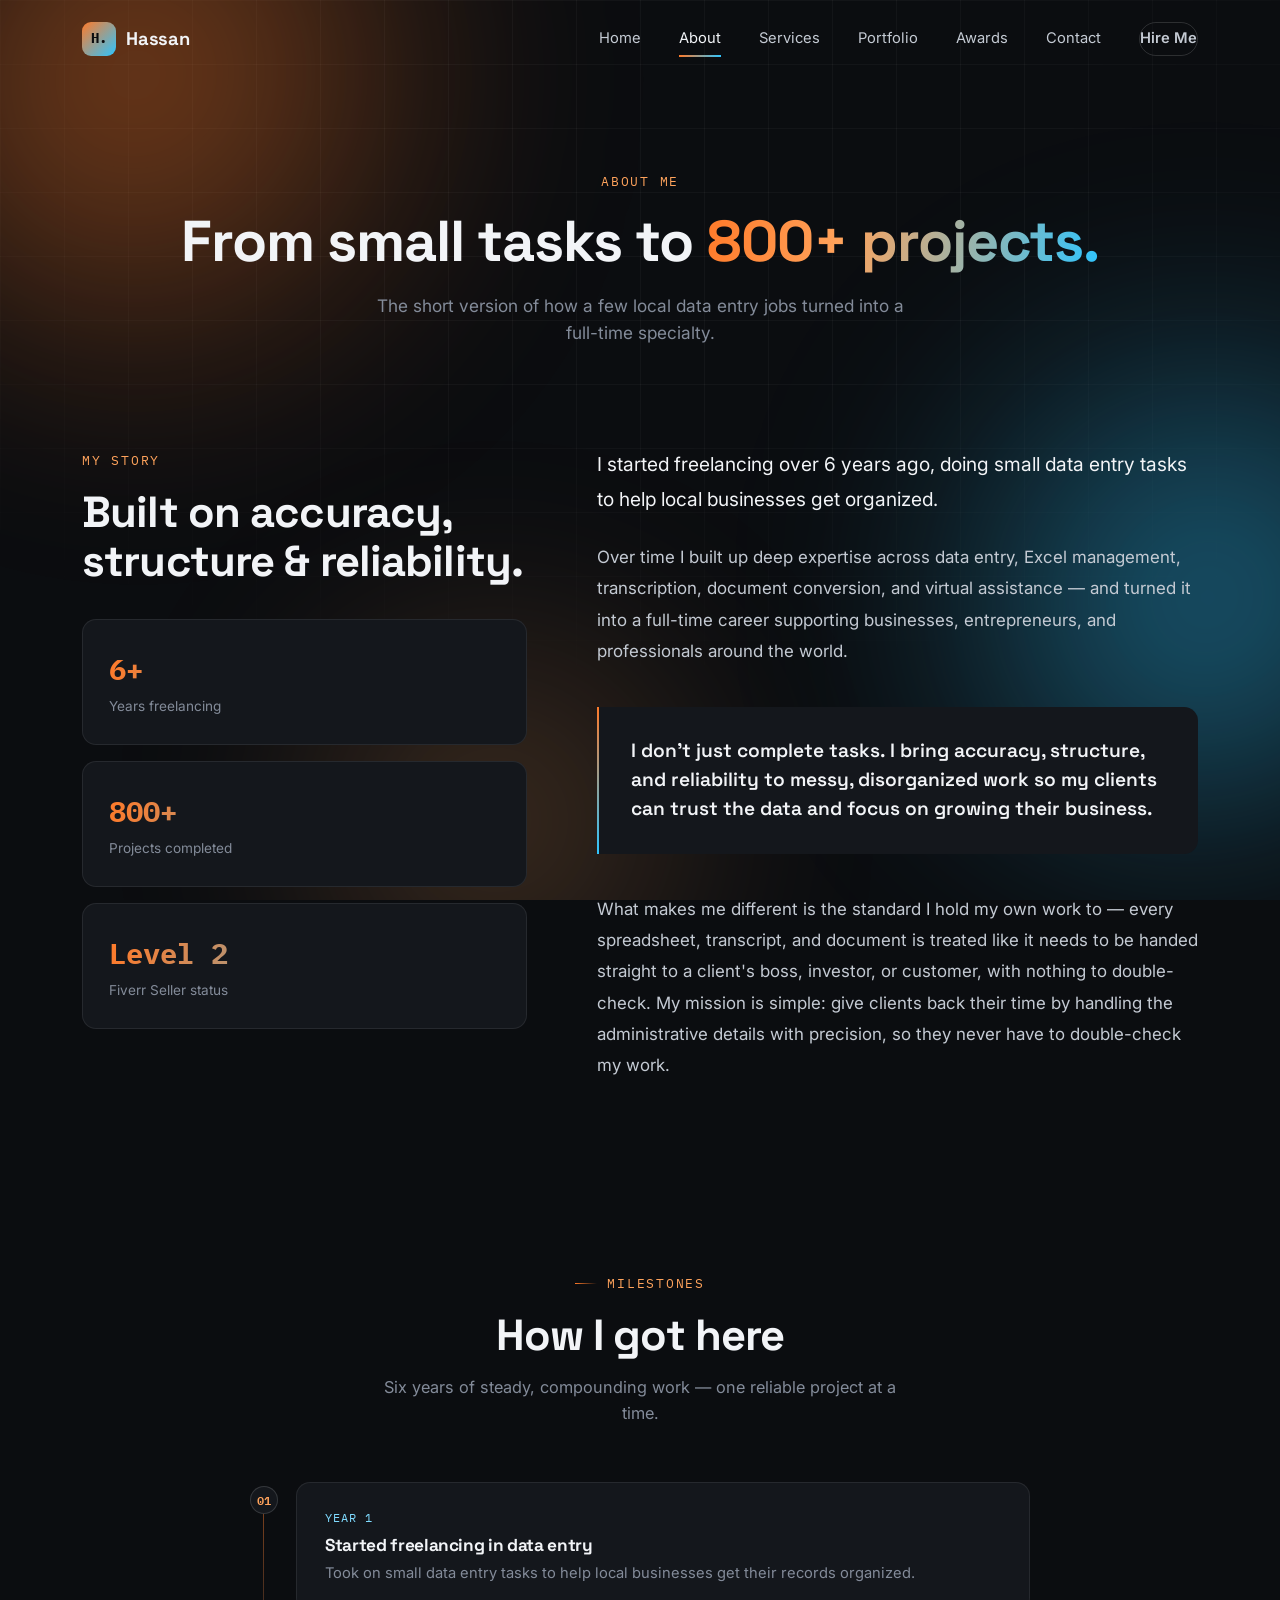
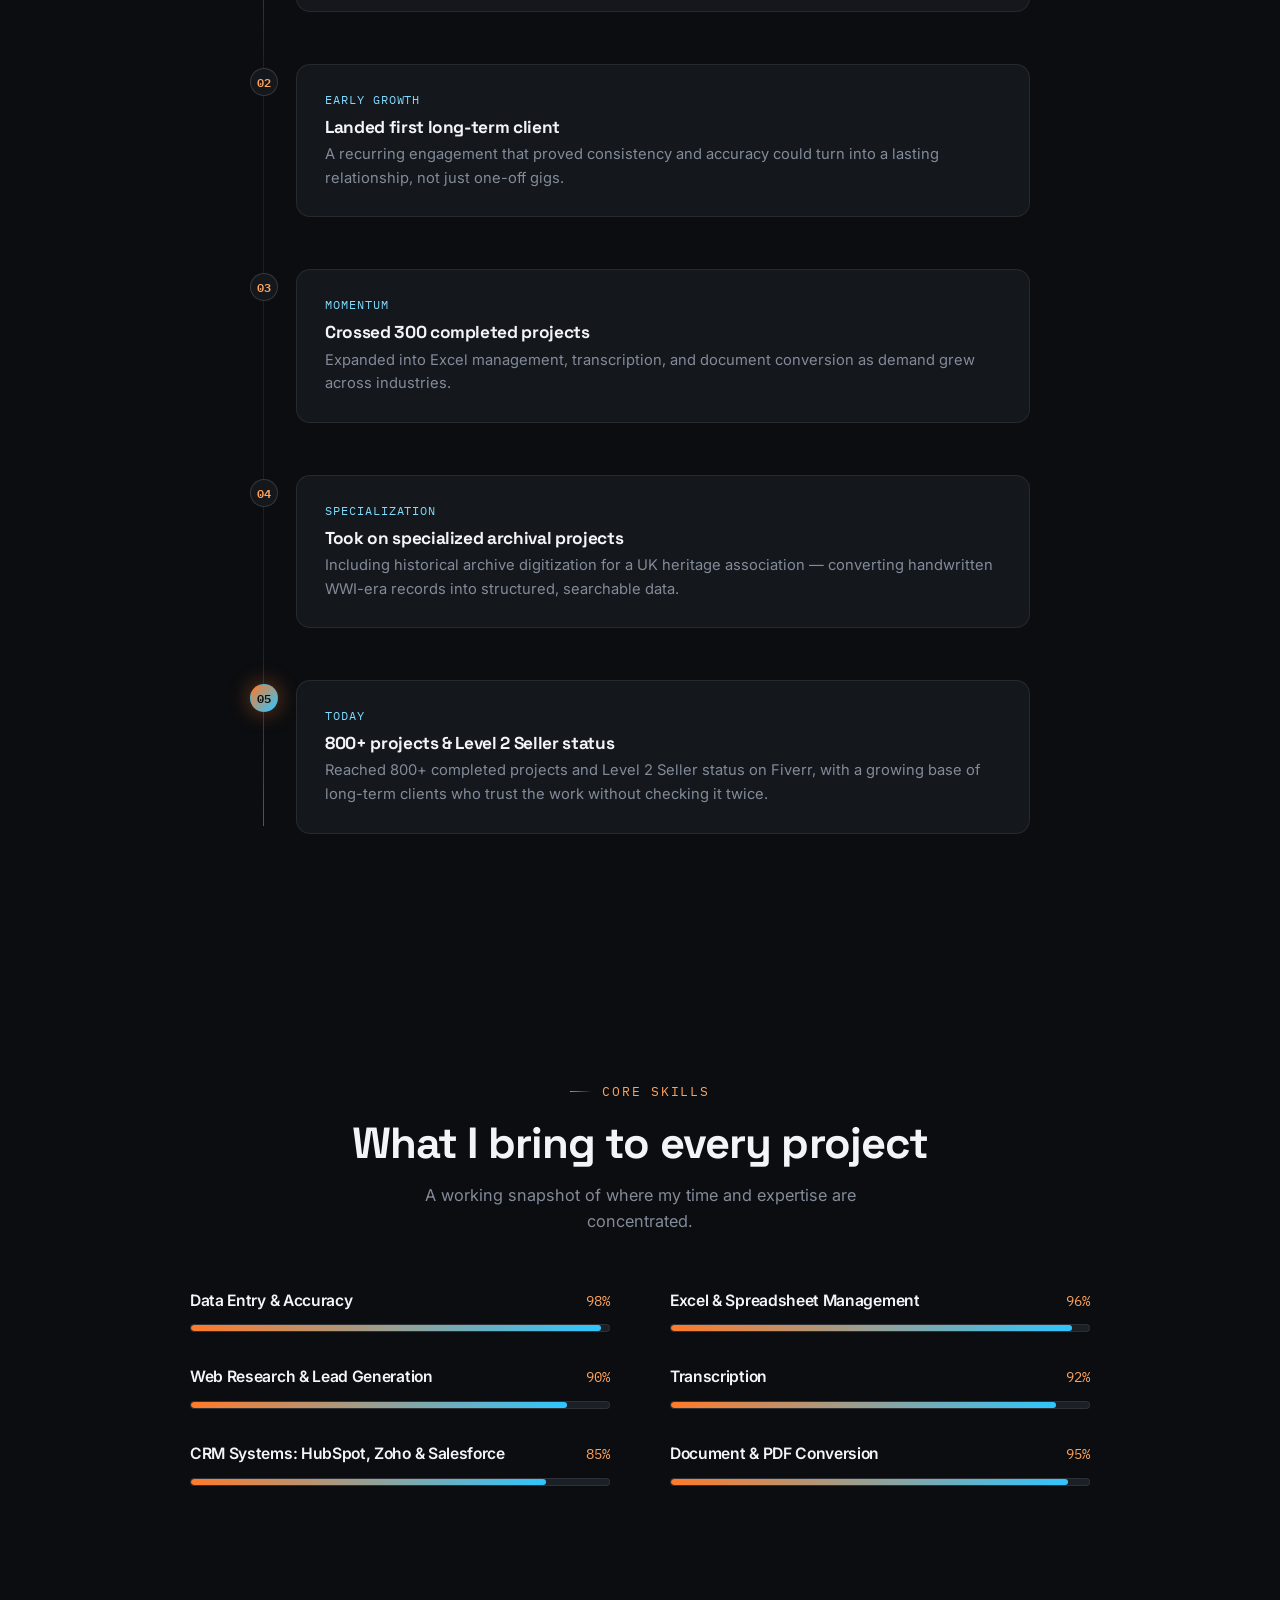
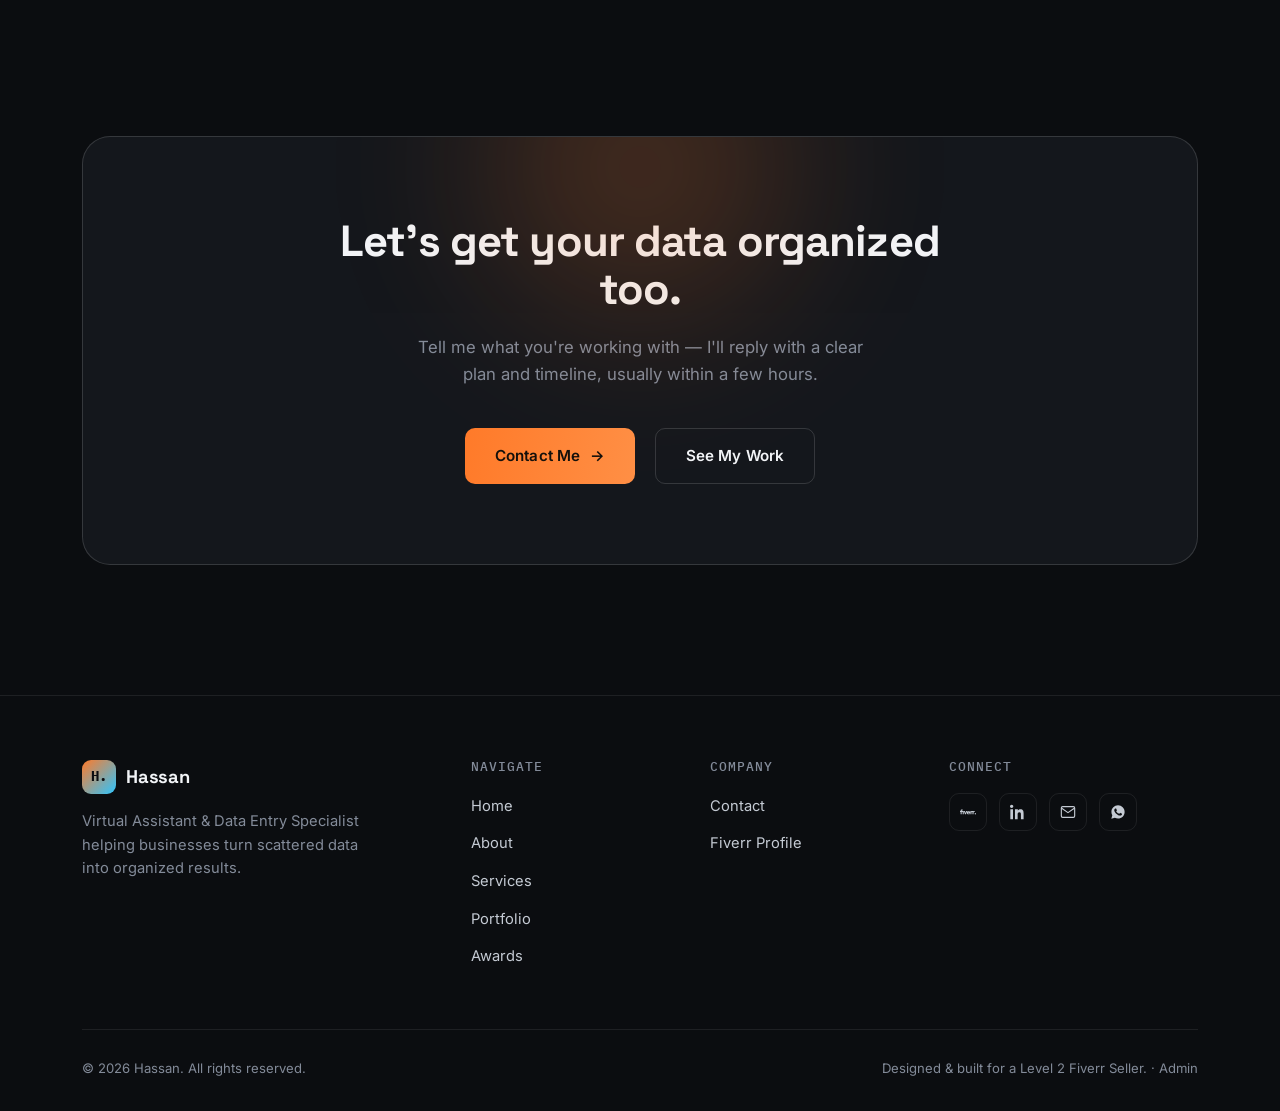
==== about.html @ 964a009c "Add files via upload" ====
<!DOCTYPE html>
<html lang="en">
<head>
<meta charset="UTF-8">
<meta name="viewport" content="width=device-width, initial-scale=1.0">
<title>About — Hassan | Virtual Assistant & Data Entry Specialist</title>
<meta name="description" content="Hassan's story: from small data entry tasks to a Level 2 Fiverr Seller with 800+ completed projects, specializing in data entry, Excel, transcription, document conversion, and virtual assistance.">

<link rel="preconnect" href="https://fonts.googleapis.com">
<link rel="preconnect" href="https://fonts.gstatic.com" crossorigin>
<link href="https://fonts.googleapis.com/css2?family=Space+Grotesk:wght@500;600;700&family=Inter:wght@400;500;600;700&family=IBM+Plex+Mono:wght@400;500;600&display=swap" rel="stylesheet">

<link rel="stylesheet" href="style.css">
</head>
<body>

<!-- Ambient animated background -->
<div class="ambient-bg">
  <div class="grid-overlay"></div>
  <div class="blob blob-orange"></div>
  <div class="blob blob-blue"></div>
  <div class="blob blob-orange-2"></div>
</div>

<!-- ================= HEADER / NAV ================= -->
<header class="site-header">
  <div class="container">
    <a href="index.html" class="brand">
      <span class="brand-mark">H.</span>
      <span data-site-name>Hassan</span>
    </a>

    <nav class="nav-links">
      <a href="index.html">Home</a>
      <a href="about.html" class="active">About</a>
      <a href="services.html">Services</a>
      <a href="portfolio.html">Portfolio</a>
      <a href="awards.html">Awards</a>
      <a href="contact.html">Contact</a>
      <a href="contact.html" class="nav-cta">Hire Me</a>
    </nav>

    <button class="nav-toggle" aria-label="Toggle menu">
      <span></span><span></span><span></span>
    </button>
  </div>
</header>

<main>

  <!-- ================= PAGE HERO ================= -->
  <section class="page-hero">
    <div class="container">
      <span class="eyebrow reveal">About Me</span>
      <h1 class="reveal reveal-delay-1">From small tasks to <span class="text-gradient">800+ projects.</span></h1>
      <p class="reveal reveal-delay-2" data-field="about.heroSubtitle">The short version of how a few local data entry jobs turned into a full-time specialty.</p>
    </div>
  </section>

  <!-- ================= STORY ================= -->
  <section class="story-section" style="padding-top: 20px;">
    <div class="container">

      <div class="story-side reveal">
        <span class="eyebrow">My Story</span>
        <h2>Built on accuracy, structure &amp; reliability.</h2>

        <div class="story-stat-card">
          <div class="num">6+</div>
          <div class="label">Years freelancing</div>
        </div>
        <div class="story-stat-card">
          <div class="num">800+</div>
          <div class="label">Projects completed</div>
        </div>
        <div class="story-stat-card">
          <div class="num">Level 2</div>
          <div class="label">Fiverr Seller status</div>
        </div>
      </div>

      <div class="story-body reveal reveal-delay-1">
        <p data-field="about.storyIntro">I started freelancing over 6 years ago, doing small data entry tasks to help local businesses get organized.</p>

        <p data-field="about.storyBody">Over time I built up deep expertise across data entry, Excel management, transcription, document conversion, and virtual assistance — and turned it into a full-time career supporting businesses, entrepreneurs, and professionals around the world.</p>

        <div class="pull-quote">
          <p data-field="about.missionQuote">"I don't just complete tasks. I bring accuracy, structure, and reliability to messy, disorganized work so my clients can trust the data and focus on growing their business."</p>
        </div>

        <p data-field="about.storyClose">What makes me different is the standard I hold my own work to — every spreadsheet, transcript, and document is treated like it needs to be handed straight to a client's boss, investor, or customer, with nothing to double-check. My mission is simple: give clients back their time by handling the administrative details with precision, so they never have to double-check my work.</p>
      </div>

    </div>
  </section>

  <!-- ================= TIMELINE ================= -->
  <section class="timeline-section">
    <div class="container">
      <div class="section-head reveal" style="margin-left: auto; margin-right: auto; text-align: center;">
        <span class="eyebrow" style="justify-content:center;">Milestones</span>
        <h2>How I got here</h2>
        <p style="margin-left:auto; margin-right:auto;">Six years of steady, compounding work — one reliable project at a time.</p>
      </div>

      <div class="timeline">

        <div class="timeline-item reveal">
          <div class="timeline-dot">01</div>
          <div class="timeline-card">
            <span class="tl-tag">Year 1</span>
            <h3>Started freelancing in data entry</h3>
            <p>Took on small data entry tasks to help local businesses get their records organized.</p>
          </div>
        </div>

        <div class="timeline-item reveal reveal-delay-1">
          <div class="timeline-dot">02</div>
          <div class="timeline-card">
            <span class="tl-tag">Early growth</span>
            <h3>Landed first long-term client</h3>
            <p>A recurring engagement that proved consistency and accuracy could turn into a lasting relationship, not just one-off gigs.</p>
          </div>
        </div>

        <div class="timeline-item reveal reveal-delay-2">
          <div class="timeline-dot">03</div>
          <div class="timeline-card">
            <span class="tl-tag">Momentum</span>
            <h3>Crossed 300 completed projects</h3>
            <p>Expanded into Excel management, transcription, and document conversion as demand grew across industries.</p>
          </div>
        </div>

        <div class="timeline-item reveal reveal-delay-3">
          <div class="timeline-dot">04</div>
          <div class="timeline-card">
            <span class="tl-tag">Specialization</span>
            <h3>Took on specialized archival projects</h3>
            <p>Including historical archive digitization for a UK heritage association — converting handwritten WWI-era records into structured, searchable data.</p>
          </div>
        </div>

        <div class="timeline-item reveal reveal-delay-4">
          <div class="timeline-dot">05</div>
          <div class="timeline-card">
            <span class="tl-tag">Today</span>
            <h3>800+ projects &amp; Level 2 Seller status</h3>
            <p>Reached 800+ completed projects and Level 2 Seller status on Fiverr, with a growing base of long-term clients who trust the work without checking it twice.</p>
          </div>
        </div>

      </div>
    </div>
  </section>

  <!-- ================= SKILLS ================= -->
  <section class="skills-section">
    <div class="container">
      <div class="section-head reveal" style="margin-left: auto; margin-right: auto; text-align: center;">
        <span class="eyebrow" style="justify-content:center;">Core Skills</span>
        <h2>What I bring to every project</h2>
        <p style="margin-left:auto; margin-right:auto;">A working snapshot of where my time and expertise are concentrated.</p>
      </div>

      <div class="skills-grid">

        <div class="skill-item reveal">
          <div class="skill-head">
            <h3>Data Entry &amp; Accuracy</h3>
            <span class="skill-percent">98%</span>
          </div>
          <div class="skill-bar"><div class="skill-fill" data-value="98"></div></div>
        </div>

        <div class="skill-item reveal reveal-delay-1">
          <div class="skill-head">
            <h3>Excel &amp; Spreadsheet Management</h3>
            <span class="skill-percent">96%</span>
          </div>
          <div class="skill-bar"><div class="skill-fill" data-value="96"></div></div>
        </div>

        <div class="skill-item reveal reveal-delay-2">
          <div class="skill-head">
            <h3>Web Research &amp; Lead Generation</h3>
            <span class="skill-percent">90%</span>
          </div>
          <div class="skill-bar"><div class="skill-fill" data-value="90"></div></div>
        </div>

        <div class="skill-item reveal">
          <div class="skill-head">
            <h3>Transcription</h3>
            <span class="skill-percent">92%</span>
          </div>
          <div class="skill-bar"><div class="skill-fill" data-value="92"></div></div>
        </div>

        <div class="skill-item reveal reveal-delay-1">
          <div class="skill-head">
            <h3>CRM Systems: HubSpot, Zoho &amp; Salesforce</h3>
            <span class="skill-percent">85%</span>
          </div>
          <div class="skill-bar"><div class="skill-fill" data-value="85"></div></div>
        </div>

        <div class="skill-item reveal reveal-delay-2">
          <div class="skill-head">
            <h3>Document &amp; PDF Conversion</h3>
            <span class="skill-percent">95%</span>
          </div>
          <div class="skill-bar"><div class="skill-fill" data-value="95"></div></div>
        </div>

      </div>
    </div>
  </section>

  <!-- ================= CLOSING CTA ================= -->
  <section class="cta-section">
    <div class="container">
      <div class="cta-panel reveal">
        <h2>Let's get your data organized too.</h2>
        <p>Tell me what you're working with — I'll reply with a clear plan and timeline, usually within a few hours.</p>
        <div class="cta-btn-row">
          <a href="contact.html" class="btn btn-primary">Contact Me <span class="btn-arrow">→</span></a>
          <a href="portfolio.html" class="btn btn-outline">See My Work</a>
        </div>
      </div>
    </div>
  </section>

</main>

<!-- ================= FOOTER ================= -->
<footer class="site-footer">
  <div class="container">
    <div class="footer-top">

      <div class="footer-brand">
        <a href="index.html" class="brand">
          <span class="brand-mark">H.</span>
          <span data-site-name>Hassan</span>
        </a>
        <p>Virtual Assistant &amp; Data Entry Specialist helping businesses turn scattered data into organized results.</p>
      </div>

      <div class="footer-col">
        <h4>Navigate</h4>
        <ul>
          <li><a href="index.html">Home</a></li>
          <li><a href="about.html">About</a></li>
          <li><a href="services.html">Services</a></li>
          <li><a href="portfolio.html">Portfolio</a></li>
          <li><a href="awards.html">Awards</a></li>
        </ul>
      </div>

      <div class="footer-col">
        <h4>Company</h4>
        <ul>
          <li><a href="contact.html">Contact</a></li>
          <li><a href="https://www.fiverr.com/hassan_30?public_mode=true" data-contact="fiverr-href" target="_blank" rel="noopener">Fiverr Profile</a></li>
        </ul>
      </div>

      <div class="footer-col">
        <h4>Connect</h4>
        <div class="social-row">
          <a href="https://www.fiverr.com/hassan_30?public_mode=true" data-contact="fiverr-href" class="social-icon" aria-label="Fiverr" target="_blank" rel="noopener">
            <svg viewBox="0 0 24 24" fill="currentColor"><path d="M23.004 15.588a.995.995 0 1 0 .002-1.99.995.995 0 0 0-.002 1.99zm-.996-3.705h-.85c-.546 0-.84.41-.84 1.092v2.466h-1.61v-3.558h-.684c-.547 0-.84.41-.84 1.092v2.466h-1.61v-4.874h1.61v.74c.264-.574.626-.74 1.163-.74h1.972v.74c.264-.574.625-.74 1.162-.74h.527v1.316zm-6.786 1.501h-3.359c.088.546.43.858 1.006.858.43 0 .732-.175.83-.487l1.425.4c-.351.848-1.22 1.364-2.255 1.364-1.748 0-2.549-1.355-2.549-2.515 0-1.14.703-2.505 2.45-2.505 1.856 0 2.471 1.384 2.471 2.408 0 .224-.01.37-.02.477zm-1.562-.945c-.04-.42-.342-.81-.889-.81-.508 0-.81.225-.908.81h1.797zM7.508 15.44h1.416l1.767-4.874h-1.62l-.86 2.837-.878-2.837H5.72l1.787 4.874zm-6.6 0H2.51v-3.558h1.524v3.558h1.591v-4.874H2.51v-.302c0-.332.235-.536.606-.536h.918V8.412H2.85c-1.162 0-1.943.712-1.943 1.755v.4H0v1.316h.908v3.558z"/></svg>
          </a>
          <a href="https://www.linkedin.com/in/hassan-ali-785b611b7/" data-contact="linkedin-href" class="social-icon" aria-label="LinkedIn" target="_blank" rel="noopener">
            <svg viewBox="0 0 24 24" fill="currentColor"><path d="M4.98 3.5C4.98 4.88 3.87 6 2.5 6S0 4.88 0 3.5 1.12 1 2.5 1s2.48 1.12 2.48 2.5zM.5 8h4V23h-4V8zm7.5 0h3.8v2.05h.05c.53-1 1.83-2.05 3.77-2.05 4.03 0 4.78 2.65 4.78 6.1V23h-4v-6.9c0-1.65-.03-3.77-2.3-3.77-2.3 0-2.65 1.8-2.65 3.65V23h-4V8z"/></svg>
          </a>
          <a href="mailto:hassan3011ali@gmail.com" data-contact="email-href" class="social-icon" aria-label="Email">
            <svg viewBox="0 0 24 24" fill="none" stroke="currentColor" stroke-width="1.7"><rect x="2" y="4" width="20" height="16" rx="2"/><path d="m2 6 10 7 10-7"/></svg>
          </a>
          <a href="contact.html" class="social-icon" aria-label="WhatsApp - available on request">
            <svg viewBox="0 0 24 24" fill="currentColor"><path d="M12.04 2C6.58 2 2.13 6.45 2.13 11.91c0 1.75.46 3.45 1.32 4.95L2 22l5.28-1.38a9.9 9.9 0 0 0 4.76 1.21h.01c5.46 0 9.9-4.45 9.9-9.91C21.96 6.45 17.5 2 12.04 2zm5.8 14.03c-.24.68-1.4 1.3-1.93 1.38-.5.08-1.12.11-1.8-.11-.42-.13-.95-.3-1.64-.6-2.88-1.24-4.76-4.15-4.9-4.35-.14-.19-1.17-1.56-1.17-2.97 0-1.42.74-2.11 1-2.4.26-.29.57-.36.76-.36h.55c.18 0 .42-.03.65.5.24.55.82 1.9.89 2.04.07.14.12.3.02.5-.1.19-.15.31-.29.48-.15.17-.31.38-.44.5-.15.15-.3.31-.13.6.17.29.75 1.24 1.62 2 1.11.99 2.05 1.3 2.34 1.44.29.14.46.12.63-.07.17-.19.72-.83.91-1.12.19-.29.38-.24.63-.14.26.1 1.63.77 1.9.91.28.14.46.2.53.32.07.12.07.68-.17 1.35z"/></svg>
          </a>
        </div>
      </div>

    </div>

    <div class="footer-bottom">
      <span>© 2026 <span data-site-name>Hassan</span>. All rights reserved.</span>
      <span>Designed &amp; built for a Level 2 Fiverr Seller. · <a href="admin.html" style="color:var(--text-muted);">Admin</a></span>
    </div>
  </div>
</footer>

<script src="site-data.js"></script>
<script src="site-render.js"></script>
<script src="main.js"></script>
</body>
</html>
---- style.css ----
/* =========================================================
   HASSAN — VA & DATA ENTRY SPECIALIST PORTFOLIO
   Global Design System
   ========================================================= */

:root {
  /* ---- Color tokens ---- */
  --bg-primary:      #0B0D10;
  --bg-secondary:    #14171C;
  --bg-tertiary:     #1B1F26;
  --bg-elevated:     #1F242C;

  --orange:          #FF7A29;
  --orange-soft:     #FFA35C;
  --orange-glow:     rgba(255, 122, 41, 0.45);

  --blue:            #2EC5FF;
  --blue-soft:       #7FDBFF;
  --blue-glow:       rgba(46, 197, 255, 0.40);

  --text-primary:    #F2F4F7;
  --text-secondary:  #C4CAD3;
  --text-muted:      #838B99;

  --border:          rgba(255, 255, 255, 0.08);
  --border-strong:   rgba(255, 255, 255, 0.14);
  --grid-line:        rgba(255, 255, 255, 0.035);

  /* ---- Type ---- */
  --font-display: 'Space Grotesk', sans-serif;
  --font-body: 'Inter', sans-serif;
  --font-mono: 'IBM Plex Mono', monospace;

  /* ---- Layout ---- */
  --container: 1180px;
  --radius-sm: 8px;
  --radius-md: 14px;
  --radius-lg: 22px;

  /* ---- Motion ---- */
  --ease: cubic-bezier(0.16, 1, 0.3, 1);
}

* { margin: 0; padding: 0; box-sizing: border-box; }

html { scroll-behavior: smooth; }

body {
  background: var(--bg-primary);
  color: var(--text-primary);
  font-family: var(--font-body);
  font-size: 16px;
  line-height: 1.6;
  overflow-x: hidden;
  position: relative;
}

img { max-width: 100%; display: block; }
a { color: inherit; text-decoration: none; }
ul { list-style: none; }
button { font-family: inherit; cursor: pointer; border: none; background: none; color: inherit; }

.container {
  width: 100%;
  max-width: var(--container);
  margin: 0 auto;
  padding: 0 32px;
}

.eyebrow {
  display: inline-flex;
  align-items: center;
  gap: 10px;
  font-family: var(--font-mono);
  font-size: 12.5px;
  letter-spacing: 0.14em;
  text-transform: uppercase;
  color: var(--orange-soft);
  margin-bottom: 18px;
}

.eyebrow::before {
  content: '';
  width: 22px;
  height: 1px;
  background: linear-gradient(90deg, var(--orange), transparent);
}

h1, h2, h3, h4 {
  font-family: var(--font-display);
  font-weight: 700;
  letter-spacing: -0.02em;
  line-height: 1.12;
  color: var(--text-primary);
}

h2 {
  font-size: clamp(2rem, 3.4vw, 2.9rem);
}

h3 {
  font-size: 1.3rem;
}

.section-head {
  max-width: 620px;
  margin-bottom: 56px;
}

.section-head p {
  color: var(--text-muted);
  font-size: 1.02rem;
  margin-top: 14px;
  max-width: 540px;
}

section { position: relative; padding: 120px 0; }

.text-gradient {
  background: linear-gradient(100deg, var(--orange) 0%, var(--orange-soft) 35%, var(--blue) 100%);
  -webkit-background-clip: text;
  background-clip: text;
  color: transparent;
}

/* =========================================================
   AMBIENT BACKGROUND — soft drifting blurred gradient blobs
   ========================================================= */

.ambient-bg {
  position: fixed;
  inset: 0;
  z-index: 0;
  overflow: hidden;
  pointer-events: none;
}

.ambient-bg .grid-overlay {
  position: absolute;
  inset: 0;
  background-image:
    linear-gradient(var(--grid-line) 1px, transparent 1px),
    linear-gradient(90deg, var(--grid-line) 1px, transparent 1px);
  background-size: 64px 64px;
  mask-image: radial-gradient(ellipse 80% 60% at 50% 20%, black 40%, transparent 100%);
}

.blob {
  position: absolute;
  border-radius: 50%;
  filter: blur(110px);
  opacity: 0.55;
  will-change: transform;
}

.blob-orange {
  width: 620px; height: 620px;
  top: -180px; left: -120px;
  background: radial-gradient(circle at 40% 40%, var(--orange) 0%, transparent 70%);
  animation: driftA 26s ease-in-out infinite;
}

.blob-blue {
  width: 560px; height: 560px;
  top: 30%; right: -160px;
  background: radial-gradient(circle at 60% 60%, var(--blue) 0%, transparent 70%);
  animation: driftB 32s ease-in-out infinite;
}

.blob-orange-2 {
  width: 480px; height: 480px;
  bottom: -160px; left: 20%;
  background: radial-gradient(circle at 50% 50%, var(--orange-soft) 0%, transparent 70%);
  opacity: 0.35;
  animation: driftC 38s ease-in-out infinite;
}

@keyframes driftA {
  0%, 100% { transform: translate(0, 0) scale(1); }
  50% { transform: translate(60px, 90px) scale(1.12); }
}
@keyframes driftB {
  0%, 100% { transform: translate(0, 0) scale(1); }
  50% { transform: translate(-70px, -50px) scale(1.08); }
}
@keyframes driftC {
  0%, 100% { transform: translate(0, 0) scale(1); opacity: 0.35; }
  50% { transform: translate(40px, -60px) scale(1.15); opacity: 0.5; }
}

@media (prefers-reduced-motion: reduce) {
  .blob { animation: none; }
  html { scroll-behavior: auto; }
}

/* =========================================================
   NAVIGATION
   ========================================================= */

.site-header {
  position: fixed;
  top: 0; left: 0; right: 0;
  z-index: 100;
  padding: 22px 0;
  transition: background 0.4s var(--ease), padding 0.4s var(--ease), border-color 0.4s var(--ease);
  border-bottom: 1px solid transparent;
}

.site-header.scrolled {
  background: rgba(11, 13, 16, 0.82);
  backdrop-filter: blur(14px);
  -webkit-backdrop-filter: blur(14px);
  padding: 14px 0;
  border-bottom: 1px solid var(--border);
}

.site-header .container {
  display: flex;
  align-items: center;
  justify-content: space-between;
}

.brand {
  font-family: var(--font-display);
  font-weight: 700;
  font-size: 1.15rem;
  display: flex;
  align-items: center;
  gap: 10px;
  letter-spacing: -0.01em;
}

.brand .brand-mark {
  width: 34px; height: 34px;
  border-radius: 9px;
  display: flex; align-items: center; justify-content: center;
  background: linear-gradient(135deg, var(--orange), var(--blue));
  color: #0B0D10;
  font-family: var(--font-mono);
  font-weight: 700;
  font-size: 0.85rem;
}

.nav-links {
  display: flex;
  align-items: center;
  gap: 38px;
}

.nav-links a {
  font-size: 0.92rem;
  color: var(--text-secondary);
  position: relative;
  padding: 4px 0;
  transition: color 0.25s ease;
}

.nav-links a::after {
  content: '';
  position: absolute;
  left: 0; bottom: -2px;
  width: 0%; height: 1.5px;
  background: linear-gradient(90deg, var(--orange), var(--blue));
  transition: width 0.3s var(--ease);
}

.nav-links a:hover { color: var(--text-primary); }
.nav-links a:hover::after,
.nav-links a.active::after { width: 100%; }
.nav-links a.active { color: var(--text-primary); }

.nav-cta {
  padding: 10px 20px;
  border-radius: 999px;
  border: 1px solid var(--border-strong);
  font-size: 0.88rem;
  font-weight: 600;
  transition: border-color 0.3s ease, box-shadow 0.3s ease, transform 0.3s ease;
}

.nav-cta:hover {
  border-color: var(--orange);
  box-shadow: 0 0 24px var(--orange-glow);
  transform: translateY(-1px);
}

.nav-toggle {
  display: none;
  width: 40px; height: 40px;
  border-radius: 8px;
  border: 1px solid var(--border);
  align-items: center;
  justify-content: center;
  flex-direction: column;
  gap: 5px;
}
.nav-toggle span { width: 18px; height: 1.5px; background: var(--text-primary); }

/* =========================================================
   BUTTONS
   ========================================================= */

.btn {
  display: inline-flex;
  align-items: center;
  gap: 10px;
  padding: 15px 30px;
  border-radius: 10px;
  font-size: 0.95rem;
  font-weight: 600;
  letter-spacing: 0.01em;
  transition: transform 0.3s var(--ease), box-shadow 0.3s var(--ease), background 0.3s ease;
}

.btn-primary {
  background: linear-gradient(100deg, var(--orange) 0%, #FF8F45 100%);
  color: #14100B;
  box-shadow: 0 0 0 rgba(255,122,41,0);
}

.btn-primary:hover {
  transform: translateY(-2px);
  box-shadow: 0 12px 36px -8px var(--orange-glow);
}

.btn-outline {
  border: 1px solid var(--border-strong);
  color: var(--text-primary);
}

.btn-outline:hover {
  border-color: var(--blue);
  box-shadow: 0 0 28px var(--blue-glow);
  transform: translateY(-2px);
}

.btn-arrow { transition: transform 0.3s var(--ease); }
.btn:hover .btn-arrow { transform: translateX(4px); }

/* =========================================================
   SCROLL REVEAL
   ========================================================= */

.reveal {
  opacity: 0;
  transform: translateY(36px);
  transition: opacity 0.9s var(--ease), transform 0.9s var(--ease);
}
.reveal.is-visible {
  opacity: 1;
  transform: translateY(0);
}
.reveal-delay-1 { transition-delay: 0.1s; }
.reveal-delay-2 { transition-delay: 0.2s; }
.reveal-delay-3 { transition-delay: 0.3s; }
.reveal-delay-4 { transition-delay: 0.4s; }
.reveal-delay-5 { transition-delay: 0.5s; }

@media (prefers-reduced-motion: reduce) {
  .reveal { opacity: 1; transform: none; transition: none; }
}

/* =========================================================
   HERO
   ========================================================= */

.hero {
  padding: 190px 0 120px;
  position: relative;
}

.hero .container {
  display: grid;
  grid-template-columns: 0.95fr 1.05fr;
  gap: 64px;
  align-items: center;
}

.hero-visual {
  position: relative;
  order: 2;
}

.hero-frame {
  position: relative;
  border-radius: var(--radius-lg);
  overflow: hidden;
  aspect-ratio: 4 / 5;
  background: var(--bg-secondary);
  border: 1px solid var(--border-strong);
  box-shadow:
    0 0 0 1px rgba(255,255,255,0.02),
    0 30px 80px -20px rgba(0,0,0,0.6);
}

.hero-frame::before {
  content: '';
  position: absolute;
  inset: -2px;
  padding: 2px;
  border-radius: inherit;
  background: linear-gradient(135deg, var(--orange), transparent 40%, var(--blue));
  -webkit-mask: linear-gradient(#000 0 0) content-box, linear-gradient(#000 0 0);
  -webkit-mask-composite: xor;
  mask-composite: exclude;
  opacity: 0.7;
  z-index: 2;
  pointer-events: none;
}

.hero-frame img {
  width: 100%; height: 100%;
  object-fit: cover;
  clip-path: inset(0 0 0 0);
  animation: photoReveal 1.4s var(--ease) 0.3s both;
}

@keyframes photoReveal {
  0% { clip-path: inset(0 100% 0 0); filter: saturate(0.4) brightness(0.7); }
  100% { clip-path: inset(0 0% 0 0); filter: saturate(1) brightness(1); }
}

.hero-frame .frame-tag {
  position: absolute;
  bottom: 18px; left: 18px; right: 18px;
  z-index: 3;
  display: flex;
  align-items: center;
  justify-content: space-between;
  padding: 12px 16px;
  border-radius: var(--radius-sm);
  background: rgba(11, 13, 16, 0.7);
  backdrop-filter: blur(10px);
  border: 1px solid var(--border);
  font-family: var(--font-mono);
  font-size: 12px;
  color: var(--text-secondary);
}

.frame-tag .dot {
  width: 7px; height: 7px; border-radius: 50%;
  background: var(--orange);
  box-shadow: 0 0 10px var(--orange);
  display: inline-block;
  margin-right: 6px;
  animation: pulseDot 2.2s ease-in-out infinite;
}

@keyframes pulseDot {
  0%, 100% { opacity: 1; }
  50% { opacity: 0.4; }
}

.hero-content { order: 1; }

.hero-content h1 {
  font-size: clamp(2.6rem, 5vw, 4.1rem);
  margin-bottom: 22px;
}

.hero-content .role {
  font-family: var(--font-mono);
  font-size: 1.05rem;
  color: var(--blue-soft);
  margin-bottom: 18px;
  display: block;
}

.hero-content .tagline {
  font-size: 1.15rem;
  color: var(--text-secondary);
  max-width: 460px;
  margin-bottom: 40px;
}

.hero-cta-row {
  display: flex;
  align-items: center;
  gap: 22px;
  flex-wrap: wrap;
}

.hero-meta {
  margin-top: 52px;
  display: flex;
  gap: 34px;
  flex-wrap: wrap;
  padding-top: 28px;
  border-top: 1px solid var(--border);
}

.hero-meta-item {
  font-family: var(--font-mono);
  font-size: 0.82rem;
  color: var(--text-muted);
}

.hero-meta-item strong {
  display: block;
  font-family: var(--font-display);
  font-size: 1.1rem;
  color: var(--text-primary);
  font-weight: 700;
  margin-bottom: 2px;
}

/* =========================================================
   STATS
   ========================================================= */

.stats-section {
  padding: 90px 0;
  border-top: 1px solid var(--border);
  border-bottom: 1px solid var(--border);
  background: linear-gradient(180deg, transparent, rgba(255,255,255,0.015), transparent);
}

.stats-grid {
  display: grid;
  grid-template-columns: repeat(4, 1fr);
  gap: 1px;
  background: var(--border);
  border: 1px solid var(--border);
  border-radius: var(--radius-md);
  overflow: hidden;
}

.stat-cell {
  background: var(--bg-primary);
  padding: 38px 30px;
  text-align: left;
}

.stat-number {
  font-family: var(--font-mono);
  font-size: clamp(2.1rem, 3.4vw, 2.7rem);
  font-weight: 700;
  display: flex;
  align-items: baseline;
  gap: 3px;
  background: linear-gradient(100deg, var(--orange), var(--blue));
  -webkit-background-clip: text;
  background-clip: text;
  color: transparent;
}

.stat-label {
  margin-top: 10px;
  font-size: 0.88rem;
  color: var(--text-muted);
  letter-spacing: 0.01em;
}

/* =========================================================
   SERVICES TEASER
   ========================================================= */

.services-grid {
  display: grid;
  grid-template-columns: repeat(3, 1fr);
  gap: 22px;
}

.service-card {
  padding: 32px 28px;
  background: var(--bg-secondary);
  border: 1px solid var(--border);
  border-radius: var(--radius-md);
  transition: transform 0.4s var(--ease), border-color 0.4s ease, box-shadow 0.4s ease;
  position: relative;
  overflow: hidden;
}

.service-card::before {
  content: '';
  position: absolute;
  top: 0; left: 0; right: 0; height: 2px;
  background: linear-gradient(90deg, var(--orange), var(--blue));
  transform: scaleX(0);
  transform-origin: left;
  transition: transform 0.5s var(--ease);
}

.service-card:hover {
  transform: translateY(-6px);
  border-color: var(--border-strong);
  box-shadow: 0 24px 48px -20px rgba(0,0,0,0.55);
}

.service-card:hover::before { transform: scaleX(1); }

.service-icon {
  width: 48px; height: 48px;
  border-radius: 12px;
  display: flex; align-items: center; justify-content: center;
  background: var(--bg-tertiary);
  border: 1px solid var(--border);
  margin-bottom: 20px;
  color: var(--orange-soft);
}

.service-icon svg { width: 22px; height: 22px; }

.service-card h3 { margin-bottom: 8px; font-size: 1.12rem; }
.service-card p { color: var(--text-muted); font-size: 0.92rem; }

.services-foot {
  margin-top: 44px;
  display: flex;
  justify-content: center;
}

/* =========================================================
   FEATURED WORK
   ========================================================= */

.work-grid {
  display: grid;
  grid-template-columns: repeat(3, 1fr);
  gap: 24px;
}

.work-card {
  display: block;
  border-radius: var(--radius-md);
  overflow: hidden;
  background: var(--bg-secondary);
  border: 1px solid var(--border);
  position: relative;
  transition: transform 0.4s var(--ease), border-color 0.4s ease, box-shadow 0.4s ease;
}

.work-card:hover {
  transform: translateY(-6px);
  border-color: var(--border-strong);
  box-shadow: 0 24px 48px -20px rgba(0,0,0,0.55);
}

.work-thumb {
  aspect-ratio: 4 / 3;
  overflow: hidden;
  position: relative;
}

.work-thumb .thumb-surface {
  width: 100%; height: 100%;
  transition: transform 0.6s var(--ease);
  display: flex;
  align-items: center;
  justify-content: center;
  position: relative;
}

.work-thumb img {
  width: 100%; height: 100%;
  object-fit: cover;
  transition: transform 0.6s var(--ease);
}

.work-card:hover .thumb-surface,
.work-card:hover .work-thumb img { transform: scale(1.08); }

.work-thumb .thumb-overlay {
  position: absolute; inset: 0;
  background: linear-gradient(180deg, transparent 40%, rgba(11,13,16,0.9) 100%);
  opacity: 0;
  transition: opacity 0.4s ease;
  display: flex;
  align-items: flex-end;
  padding: 18px;
}

.work-card:hover .thumb-overlay { opacity: 1; }

.thumb-overlay span {
  font-family: var(--font-mono);
  font-size: 0.78rem;
  color: var(--blue-soft);
  letter-spacing: 0.04em;
}

.work-body { padding: 20px 22px 24px; }
.work-body .work-cat {
  font-family: var(--font-mono);
  font-size: 0.72rem;
  letter-spacing: 0.1em;
  text-transform: uppercase;
  color: var(--orange-soft);
  margin-bottom: 8px;
  display: block;
}
.work-body h3 { font-size: 1rem; margin-bottom: 6px; }
.work-body p { font-size: 0.87rem; color: var(--text-muted); }

.work-foot {
  margin-top: 48px;
  display: flex;
  justify-content: center;
}

/* =========================================================
   TESTIMONIALS
   ========================================================= */

.testimonial-viewport {
  overflow: hidden;
  position: relative;
}

.testimonial-track {
  display: flex;
  gap: 24px;
  transition: transform 0.7s var(--ease);
}

.testimonial-card {
  flex: 0 0 calc((100% - 48px) / 3);
  background: var(--bg-secondary);
  border: 1px solid var(--border);
  border-radius: var(--radius-md);
  padding: 34px 30px;
  display: flex;
  flex-direction: column;
}

.testimonial-stars {
  color: var(--orange);
  font-size: 0.95rem;
  letter-spacing: 2px;
  margin-bottom: 18px;
}

.testimonial-card p.quote {
  font-size: 1.02rem;
  color: var(--text-secondary);
  line-height: 1.65;
  margin-bottom: 26px;
  flex-grow: 1;
}

.testimonial-client {
  display: flex;
  align-items: center;
  gap: 12px;
  padding-top: 18px;
  border-top: 1px solid var(--border);
}

.client-avatar {
  width: 40px; height: 40px;
  border-radius: 50%;
  background: linear-gradient(135deg, var(--orange), var(--blue));
  display: flex; align-items: center; justify-content: center;
  font-family: var(--font-mono);
  font-weight: 700;
  font-size: 0.82rem;
  color: #0B0D10;
  flex-shrink: 0;
}

.client-name { font-size: 0.92rem; font-weight: 600; }
.client-role { font-size: 0.78rem; color: var(--text-muted); }

.testimonial-controls {
  display: flex;
  justify-content: center;
  gap: 12px;
  margin-top: 40px;
}

.t-dot {
  width: 8px; height: 8px;
  border-radius: 50%;
  background: var(--border-strong);
  transition: background 0.3s ease, transform 0.3s ease, box-shadow 0.3s ease;
}

.t-dot.active {
  background: var(--orange);
  box-shadow: 0 0 10px var(--orange-glow);
  transform: scale(1.3);
}

/* =========================================================
   TOOLS MARQUEE
   ========================================================= */

.marquee-section {
  padding: 90px 0;
  border-top: 1px solid var(--border);
  border-bottom: 1px solid var(--border);
}

.marquee-wrap {
  position: relative;
  overflow: hidden;
  -webkit-mask-image: linear-gradient(90deg, transparent, black 10%, black 90%, transparent);
  mask-image: linear-gradient(90deg, transparent, black 10%, black 90%, transparent);
}

.marquee-track {
  display: flex;
  gap: 64px;
  width: max-content;
  animation: marqueeScroll 28s linear infinite;
}

.marquee-wrap:hover .marquee-track { animation-play-state: paused; }

@keyframes marqueeScroll {
  from { transform: translateX(0); }
  to { transform: translateX(-50%); }
}

.tool-item {
  display: flex;
  align-items: center;
  gap: 12px;
  font-family: var(--font-mono);
  font-size: 1.05rem;
  color: var(--text-muted);
  white-space: nowrap;
  padding: 14px 26px;
  border: 1px solid var(--border);
  border-radius: 999px;
  background: var(--bg-secondary);
}

.tool-item .tool-dot {
  width: 6px; height: 6px;
  border-radius: 50%;
  background: var(--blue);
}

/* =========================================================
   CLOSING CTA
   ========================================================= */

.cta-section { padding: 130px 0; }

.cta-panel {
  border-radius: 28px;
  border: 1px solid var(--border-strong);
  padding: 80px 60px;
  text-align: center;
  position: relative;
  overflow: hidden;
  background: var(--bg-secondary);
}

.cta-panel::before {
  content: '';
  position: absolute;
  width: 500px; height: 500px;
  top: -220px; left: 50%;
  transform: translateX(-50%);
  background: radial-gradient(circle, var(--orange) 0%, transparent 65%);
  opacity: 0.28;
  filter: blur(70px);
  pointer-events: none;
}

.cta-panel h2 { max-width: 640px; margin: 0 auto 20px; }
.cta-panel p {
  color: var(--text-muted);
  max-width: 460px;
  margin: 0 auto 40px;
  font-size: 1.05rem;
}

.cta-btn-row {
  display: flex;
  justify-content: center;
  gap: 20px;
  flex-wrap: wrap;
  position: relative;
  z-index: 2;
}

/* =========================================================
   FOOTER
   ========================================================= */

.site-footer {
  border-top: 1px solid var(--border);
  padding: 64px 0 32px;
}

.footer-top {
  display: grid;
  grid-template-columns: 1.4fr 0.8fr 0.8fr 1fr;
  gap: 40px;
  padding-bottom: 48px;
}

.footer-brand p {
  color: var(--text-muted);
  font-size: 0.92rem;
  margin-top: 16px;
  max-width: 280px;
}

.footer-col h4 {
  font-size: 0.82rem;
  letter-spacing: 0.08em;
  text-transform: uppercase;
  color: var(--text-muted);
  font-family: var(--font-mono);
  font-weight: 500;
  margin-bottom: 18px;
}

.footer-col ul li { margin-bottom: 12px; }
.footer-col ul li a {
  font-size: 0.92rem;
  color: var(--text-secondary);
  transition: color 0.25s ease;
}
.footer-col ul li a:hover { color: var(--orange-soft); }

.social-row {
  display: flex;
  gap: 12px;
}

.social-icon {
  width: 38px; height: 38px;
  border-radius: 10px;
  border: 1px solid var(--border);
  display: flex; align-items: center; justify-content: center;
  color: var(--text-secondary);
  transition: border-color 0.3s ease, color 0.3s ease, box-shadow 0.3s ease, transform 0.3s ease;
}
.social-icon svg { width: 16px; height: 16px; }
.social-icon:hover {
  border-color: var(--blue);
  color: var(--blue-soft);
  box-shadow: 0 0 20px var(--blue-glow);
  transform: translateY(-2px);
}

.footer-bottom {
  display: flex;
  justify-content: space-between;
  align-items: center;
  padding-top: 28px;
  border-top: 1px solid var(--border);
  font-size: 0.82rem;
  color: var(--text-muted);
  flex-wrap: wrap;
  gap: 12px;
}

.footer-bottom a { color: var(--text-muted); }
.footer-bottom a:hover { color: var(--text-primary); }

/* =========================================================
   INTERIOR PAGE HERO (Portfolio, About, Services, etc.)
   ========================================================= */

.page-hero {
  padding: 168px 0 80px;
  text-align: center;
}

.page-hero .eyebrow { justify-content: center; }
.page-hero .eyebrow::before { display: none; }

.page-hero h1 {
  font-size: clamp(2.4rem, 4.6vw, 3.6rem);
  margin-bottom: 18px;
}

.page-hero p {
  color: var(--text-muted);
  font-size: 1.08rem;
  max-width: 560px;
  margin: 0 auto;
}

/* =========================================================
   FILTER TABS
   ========================================================= */

.filter-bar {
  display: flex;
  justify-content: center;
  flex-wrap: wrap;
  gap: 10px;
  margin-bottom: 60px;
}

.filter-tab {
  padding: 12px 22px;
  border-radius: 999px;
  border: 1px solid var(--border);
  background: var(--bg-secondary);
  font-family: var(--font-mono);
  font-size: 0.86rem;
  color: var(--text-muted);
  letter-spacing: 0.01em;
  transition: color 0.35s ease, border-color 0.35s ease, background 0.35s ease, box-shadow 0.35s ease, transform 0.3s ease;
  position: relative;
}

.filter-tab:hover {
  color: var(--text-primary);
  border-color: var(--border-strong);
  transform: translateY(-1px);
}

.filter-tab.active {
  color: #0B0D10;
  background: linear-gradient(100deg, var(--orange) 0%, var(--blue) 130%);
  border-color: transparent;
  box-shadow: 0 10px 30px -10px var(--orange-glow);
  font-weight: 600;
}

.filter-count {
  display: inline-block;
  margin-left: 6px;
  opacity: 0.7;
  font-size: 0.8em;
}

/* =========================================================
   PROJECT GRID (Portfolio)
   ========================================================= */

.project-grid {
  display: grid;
  grid-template-columns: repeat(3, 1fr);
  gap: 26px;
}

.project-card {
  border-radius: var(--radius-md);
  overflow: hidden;
  background: var(--bg-secondary);
  border: 1px solid var(--border);
  cursor: pointer;
  opacity: 0;
  transition: opacity 0.5s var(--ease), transform 0.5s var(--ease), border-color 0.4s ease, box-shadow 0.4s ease;
  text-align: left;
}

@media (prefers-reduced-motion: reduce) {
  .project-card { opacity: 1; }
}

.project-card:hover {
  transform: translateY(-6px);
  border-color: var(--border-strong);
  box-shadow: 0 26px 54px -22px rgba(0,0,0,0.6), 0 0 32px -18px var(--blue-glow);
}

.project-card.is-hidden {
  display: none;
}

.project-card .work-thumb { aspect-ratio: 4/3; }

.project-card .work-thumb img {
  width: 100%; height: 100%;
  object-fit: cover;
  transition: transform 0.6s var(--ease);
}

.project-card:hover .work-thumb img { transform: scale(1.08); }

.project-card .work-body { padding: 20px 22px 24px; }

.filtering-out {
  opacity: 0 !important;
  transform: translateY(14px) scale(0.98) !important;
}

.filtering-in {
  animation: filterIn 0.6s var(--ease) both;
}

@keyframes filterIn {
  from { opacity: 0; transform: translateY(20px); }
  to { opacity: 1; transform: translateY(0); }
}

/* =========================================================
   LIGHTBOX
   ========================================================= */

.lightbox {
  position: fixed;
  inset: 0;
  z-index: 200;
  display: flex;
  align-items: center;
  justify-content: center;
  padding: 32px;
  opacity: 0;
  pointer-events: none;
  transition: opacity 0.4s var(--ease);
}

.lightbox.open {
  opacity: 1;
  pointer-events: auto;
}

.lightbox-backdrop {
  position: absolute;
  inset: 0;
  background: rgba(8, 9, 11, 0.86);
  backdrop-filter: blur(8px);
  -webkit-backdrop-filter: blur(8px);
}

.lightbox-panel {
  position: relative;
  z-index: 2;
  width: 100%;
  max-width: 880px;
  max-height: 86vh;
  overflow-y: auto;
  background: var(--bg-secondary);
  border: 1px solid var(--border-strong);
  border-radius: var(--radius-lg);
  transform: translateY(24px) scale(0.98);
  transition: transform 0.45s var(--ease);
  box-shadow: 0 40px 100px -30px rgba(0,0,0,0.7);
}

.lightbox.open .lightbox-panel {
  transform: translateY(0) scale(1);
}

.lightbox-media {
  width: 100%;
  aspect-ratio: 16/9;
  overflow: hidden;
  border-bottom: 1px solid var(--border);
}

.lightbox-media img { width: 100%; height: 100%; object-fit: cover; }

.lightbox-body { padding: 34px 38px 40px; }

.lightbox-close {
  position: absolute;
  top: 18px; right: 18px;
  z-index: 3;
  width: 40px; height: 40px;
  border-radius: 50%;
  background: rgba(11,13,16,0.7);
  backdrop-filter: blur(8px);
  border: 1px solid var(--border-strong);
  display: flex; align-items: center; justify-content: center;
  color: var(--text-primary);
  transition: border-color 0.3s ease, box-shadow 0.3s ease, transform 0.3s ease;
}

.lightbox-close:hover {
  border-color: var(--orange);
  box-shadow: 0 0 20px var(--orange-glow);
  transform: rotate(90deg);
}

.lightbox-close svg { width: 16px; height: 16px; }

.lightbox-cat {
  font-family: var(--font-mono);
  font-size: 0.76rem;
  letter-spacing: 0.1em;
  text-transform: uppercase;
  color: var(--orange-soft);
  display: block;
  margin-bottom: 12px;
}

.lightbox-body h3 {
  font-size: 1.5rem;
  margin-bottom: 16px;
}

.lightbox-body p {
  color: var(--text-secondary);
  font-size: 1rem;
  line-height: 1.75;
}

body.lightbox-active { overflow: hidden; }

/* =========================================================
   ABOUT — STORY SECTION
   ========================================================= */

.story-section .container {
  display: grid;
  grid-template-columns: 0.85fr 1.15fr;
  gap: 70px;
  align-items: start;
}

.story-side {
  position: sticky;
  top: 130px;
}

.story-side .eyebrow::before { display: none; }

.story-stat-card {
  margin-top: 34px;
  padding: 26px 26px;
  border-radius: var(--radius-md);
  border: 1px solid var(--border);
  background: var(--bg-secondary);
}

.story-stat-card + .story-stat-card { margin-top: 16px; }

.story-stat-card .num {
  font-family: var(--font-mono);
  font-size: 1.8rem;
  font-weight: 700;
  background: linear-gradient(100deg, var(--orange), var(--blue));
  -webkit-background-clip: text;
  background-clip: text;
  color: transparent;
}

.story-stat-card .label {
  margin-top: 4px;
  font-size: 0.85rem;
  color: var(--text-muted);
}

.story-body p {
  color: var(--text-secondary);
  font-size: 1.06rem;
  line-height: 1.85;
  margin-bottom: 24px;
}

.story-body p:first-child {
  font-size: 1.2rem;
  color: var(--text-primary);
}

.pull-quote {
  margin: 40px 0;
  padding: 30px 32px;
  border-left: 2px solid transparent;
  border-image: linear-gradient(180deg, var(--orange), var(--blue)) 1;
  background: var(--bg-secondary);
  border-radius: 0 var(--radius-md) var(--radius-md) 0;
}

.pull-quote p {
  font-family: var(--font-display);
  font-weight: 600;
  font-size: 1.35rem;
  color: var(--text-primary);
  line-height: 1.5;
  margin: 0;
}

/* =========================================================
   TIMELINE
   ========================================================= */

.timeline-section { padding-top: 40px; }

.timeline {
  position: relative;
  max-width: 780px;
  margin: 0 auto;
  padding-left: 46px;
}

.timeline::before {
  content: '';
  position: absolute;
  left: 13px;
  top: 8px;
  bottom: 8px;
  width: 1px;
  background: linear-gradient(180deg, var(--orange) 0%, var(--border-strong) 20%, var(--border-strong) 80%, var(--blue) 100%);
  opacity: 0.5;
}

.timeline-item {
  position: relative;
  padding-bottom: 52px;
}

.timeline-item:last-child { padding-bottom: 0; }

.timeline-dot {
  position: absolute;
  left: -46px;
  top: 4px;
  width: 28px; height: 28px;
  border-radius: 50%;
  background: var(--bg-secondary);
  border: 1px solid var(--border-strong);
  display: flex;
  align-items: center;
  justify-content: center;
  font-family: var(--font-mono);
  font-size: 0.72rem;
  font-weight: 600;
  color: var(--orange-soft);
}

.timeline-item:last-child .timeline-dot {
  background: linear-gradient(135deg, var(--orange), var(--blue));
  color: #0B0D10;
  box-shadow: 0 0 22px var(--orange-glow);
  border-color: transparent;
}

.timeline-card {
  padding: 26px 28px;
  border-radius: var(--radius-md);
  background: var(--bg-secondary);
  border: 1px solid var(--border);
  transition: border-color 0.4s ease, transform 0.4s var(--ease), box-shadow 0.4s ease;
}

.timeline-card:hover {
  border-color: var(--border-strong);
  transform: translateX(4px);
  box-shadow: 0 20px 44px -22px rgba(0,0,0,0.55);
}

.timeline-card .tl-tag {
  font-family: var(--font-mono);
  font-size: 0.74rem;
  letter-spacing: 0.08em;
  text-transform: uppercase;
  color: var(--blue-soft);
  display: block;
  margin-bottom: 8px;
}

.timeline-card h3 {
  font-size: 1.08rem;
  margin-bottom: 6px;
}

.timeline-card p {
  color: var(--text-muted);
  font-size: 0.92rem;
}

/* =========================================================
   SKILLS
   ========================================================= */

.skills-grid {
  display: grid;
  grid-template-columns: 1fr 1fr;
  gap: 34px 60px;
  max-width: 900px;
  margin: 0 auto;
}

.skill-item .skill-head {
  display: flex;
  justify-content: space-between;
  align-items: baseline;
  margin-bottom: 12px;
}

.skill-item h3 {
  font-size: 0.98rem;
  font-weight: 600;
  font-family: var(--font-body);
  color: var(--text-primary);
}

.skill-percent {
  font-family: var(--font-mono);
  font-size: 0.88rem;
  color: var(--orange-soft);
}

.skill-bar {
  width: 100%;
  height: 8px;
  border-radius: 999px;
  background: var(--bg-tertiary);
  border: 1px solid var(--border);
  overflow: hidden;
}

.skill-fill {
  height: 100%;
  width: 0%;
  border-radius: 999px;
  background: linear-gradient(90deg, var(--orange) 0%, var(--blue) 100%);
  transition: width 1.4s var(--ease);
}

/* =========================================================
   SERVICES PAGE — detailed cards
   ========================================================= */

.services-detail-grid {
  display: grid;
  grid-template-columns: repeat(3, 1fr);
  gap: 26px;
}

.service-detail-card {
  padding: 38px 32px 32px;
  background: var(--bg-secondary);
  border: 1px solid var(--border);
  border-radius: var(--radius-md);
  display: flex;
  flex-direction: column;
  position: relative;
  overflow: hidden;
  transition: transform 0.45s var(--ease), border-color 0.45s ease, box-shadow 0.45s ease;
}

.service-detail-card::before {
  content: '';
  position: absolute;
  top: 0; left: 0; right: 0; height: 2px;
  background: linear-gradient(90deg, var(--orange), var(--blue));
  transform: scaleX(0);
  transform-origin: left;
  transition: transform 0.5s var(--ease);
}

.service-detail-card:hover {
  transform: translateY(-8px);
  border-color: var(--border-strong);
  box-shadow: 0 30px 60px -24px rgba(0,0,0,0.6), 0 0 40px -22px var(--orange-glow);
}

.service-detail-card:hover::before { transform: scaleX(1); }

.service-detail-card .service-icon {
  width: 56px; height: 56px;
  border-radius: 14px;
  margin-bottom: 24px;
}

.service-detail-card .service-icon svg { width: 26px; height: 26px; }

.service-detail-card h3 {
  font-size: 1.25rem;
  margin-bottom: 12px;
}

.service-detail-card p.desc {
  color: var(--text-muted);
  font-size: 0.95rem;
  line-height: 1.65;
  flex-grow: 1;
  margin-bottom: 26px;
}

.service-detail-card .card-foot {
  display: flex;
  align-items: center;
  justify-content: space-between;
  padding-top: 22px;
  border-top: 1px solid var(--border);
}

.price-tag {
  font-family: var(--font-mono);
  font-size: 0.9rem;
  color: var(--text-primary);
}

.price-tag .price-amount {
  font-weight: 700;
  font-size: 1.05rem;
  background: linear-gradient(100deg, var(--orange), var(--blue));
  -webkit-background-clip: text;
  background-clip: text;
  color: transparent;
}

.price-tag .price-unit {
  color: var(--text-muted);
  font-size: 0.82rem;
}

.service-link {
  display: flex;
  align-items: center;
  justify-content: center;
  width: 34px; height: 34px;
  border-radius: 50%;
  border: 1px solid var(--border-strong);
  color: var(--text-secondary);
  transition: border-color 0.3s ease, color 0.3s ease, box-shadow 0.3s ease, transform 0.3s ease;
}

.service-link svg { width: 14px; height: 14px; }

.service-detail-card:hover .service-link {
  border-color: var(--blue);
  color: var(--blue-soft);
  box-shadow: 0 0 18px var(--blue-glow);
  transform: translateX(2px);
}

/* =========================================================
   AWARDS & ACHIEVEMENTS
   ========================================================= */

.achievements-list {
  max-width: 880px;
  margin: 0 auto;
  display: flex;
  flex-direction: column;
  gap: 26px;
}

.achievement-card {
  display: grid;
  grid-template-columns: 72px 1fr;
  gap: 28px;
  padding: 36px 38px;
  background: var(--bg-secondary);
  border: 1px solid var(--border);
  border-radius: var(--radius-lg);
  transition: transform 0.45s var(--ease), border-color 0.45s ease, box-shadow 0.45s ease;
}

.achievement-card:hover {
  transform: translateY(-5px);
  border-color: var(--border-strong);
  box-shadow: 0 30px 60px -26px rgba(0,0,0,0.6), 0 0 40px -24px var(--blue-glow);
}

.achievement-badge {
  width: 64px; height: 64px;
  border-radius: 16px;
  background: linear-gradient(135deg, var(--orange), var(--blue));
  display: flex;
  align-items: center;
  justify-content: center;
  color: #0B0D10;
  flex-shrink: 0;
}

.achievement-badge svg { width: 28px; height: 28px; }

.achievement-meta-row {
  display: flex;
  gap: 10px;
  flex-wrap: wrap;
  margin-bottom: 14px;
}

.achievement-meta-row span {
  padding: 6px 13px;
  border-radius: 999px;
  border: 1px solid var(--border);
  font-family: var(--font-mono);
  font-size: 0.76rem;
  color: var(--text-muted);
  letter-spacing: 0.01em;
}

.achievement-meta-row span.meta-org {
  color: var(--blue-soft);
  border-color: rgba(46, 197, 255, 0.25);
}

.achievement-card h3 {
  font-size: 1.28rem;
  margin-bottom: 12px;
}

.achievement-card p.why {
  color: var(--text-muted);
  font-size: 0.97rem;
  line-height: 1.7;
}

/* =========================================================
   CONTACT PAGE
   ========================================================= */

.contact-section .container {
  display: grid;
  grid-template-columns: 0.85fr 1.15fr;
  gap: 54px;
  align-items: start;
}

.contact-info-card {
  padding: 40px 34px;
  border-radius: var(--radius-lg);
  border: 1px solid var(--border);
  background: var(--bg-secondary);
  position: sticky;
  top: 130px;
}

.contact-info-card h3 {
  font-size: 1.15rem;
  margin-bottom: 8px;
}

.contact-info-card > p {
  color: var(--text-muted);
  font-size: 0.92rem;
  margin-bottom: 30px;
}

.contact-detail {
  display: flex;
  align-items: flex-start;
  gap: 14px;
  padding: 16px 0;
  border-top: 1px solid var(--border);
}

.contact-detail:first-of-type { border-top: none; padding-top: 0; }

.contact-detail-icon {
  width: 40px; height: 40px;
  border-radius: 11px;
  background: var(--bg-tertiary);
  border: 1px solid var(--border);
  display: flex;
  align-items: center;
  justify-content: center;
  color: var(--orange-soft);
  flex-shrink: 0;
}

.contact-detail-icon svg { width: 18px; height: 18px; }

.contact-detail .label {
  font-family: var(--font-mono);
  font-size: 0.72rem;
  letter-spacing: 0.06em;
  text-transform: uppercase;
  color: var(--text-muted);
  margin-bottom: 4px;
}

.contact-detail .value {
  font-size: 0.95rem;
  color: var(--text-primary);
  word-break: break-word;
}

.contact-detail .value a { transition: color 0.25s ease; }
.contact-detail .value a:hover { color: var(--blue-soft); }

.contact-socials {
  display: flex;
  gap: 12px;
  margin-top: 28px;
  padding-top: 24px;
  border-top: 1px solid var(--border);
}

/* ---- Form ---- */

.contact-form {
  padding: 44px 40px;
  border-radius: var(--radius-lg);
  border: 1px solid var(--border);
  background: var(--bg-secondary);
}

.form-row {
  display: grid;
  grid-template-columns: 1fr 1fr;
  gap: 22px;
}

.form-group {
  margin-bottom: 24px;
}

.form-group label {
  display: block;
  font-family: var(--font-mono);
  font-size: 0.78rem;
  letter-spacing: 0.05em;
  text-transform: uppercase;
  color: var(--text-muted);
  margin-bottom: 10px;
}

.form-group input,
.form-group select,
.form-group textarea {
  width: 100%;
  padding: 14px 16px;
  border-radius: 10px;
  background: var(--bg-tertiary);
  border: 1px solid var(--border);
  color: var(--text-primary);
  font-family: var(--font-body);
  font-size: 0.95rem;
  transition: border-color 0.35s ease, box-shadow 0.35s ease, background 0.35s ease;
}

.form-group select {
  appearance: none;
  -webkit-appearance: none;
  background-image: url("data:image/svg+xml;utf8,<svg xmlns='http://www.w3.org/2000/svg' viewBox='0 0 24 24' fill='none' stroke='%238A93A3' stroke-width='2'><path d='M6 9l6 6 6-6'/></svg>");
  background-repeat: no-repeat;
  background-position: right 16px center;
  background-size: 16px;
  padding-right: 44px;
}

.form-group textarea {
  resize: vertical;
  min-height: 140px;
  line-height: 1.6;
}

.form-group input::placeholder,
.form-group textarea::placeholder {
  color: var(--text-muted);
  opacity: 0.7;
}

.form-group input:focus,
.form-group select:focus,
.form-group textarea:focus {
  outline: none;
  border-color: var(--orange);
  background: var(--bg-elevated);
  box-shadow: 0 0 0 4px var(--orange-glow), 0 0 30px -10px var(--orange-glow);
}

.form-submit {
  width: 100%;
  justify-content: center;
  margin-top: 6px;
}

.form-note {
  margin-top: 16px;
  font-size: 0.8rem;
  color: var(--text-muted);
  text-align: center;
}

/* =========================================================
   RESPONSIVE
   ========================================================= */

@media (max-width: 1024px) {
  .hero .container { grid-template-columns: 1fr; }
  .hero-visual { order: 1; max-width: 380px; margin: 0 auto 20px; }
  .hero-content { order: 2; text-align: center; }
  .hero-content p.tagline { margin-left: auto; margin-right: auto; }
  .hero-cta-row, .hero-meta { justify-content: center; }
  .stats-grid { grid-template-columns: repeat(2, 1fr); }
  .services-grid { grid-template-columns: repeat(2, 1fr); }
  .work-grid { grid-template-columns: repeat(2, 1fr); }
  .testimonial-card { flex: 0 0 calc((100% - 24px) / 2); }
  .footer-top { grid-template-columns: 1fr 1fr; }
  .project-grid { grid-template-columns: repeat(2, 1fr); }
  .story-section .container { grid-template-columns: 1fr; }
  .story-side { position: static; }
  .skills-grid { grid-template-columns: 1fr; }
  .services-detail-grid { grid-template-columns: repeat(2, 1fr); }
  .contact-section .container { grid-template-columns: 1fr; }
  .contact-info-card { position: static; }

  /* ---- Nav collapses to hamburger from tablet down ---- */
  .nav-cta { display: none; }
  .nav-toggle { display: flex; }

  .nav-links {
    display: none;
    position: fixed;
    top: 76px;
    left: 16px;
    right: 16px;
    flex-direction: column;
    align-items: stretch;
    gap: 4px;
    background: rgba(11, 13, 16, 0.97);
    backdrop-filter: blur(18px);
    -webkit-backdrop-filter: blur(18px);
    border: 1px solid var(--border-strong);
    border-radius: 16px;
    padding: 14px;
    box-shadow: 0 30px 70px -20px rgba(0,0,0,0.65);
    z-index: 99;
  }

  .nav-links.open { display: flex; }

  .nav-links a {
    padding: 13px 14px;
    border-radius: 9px;
    font-size: 1rem;
  }

  .nav-links a::after { display: none; }
  .nav-links a:hover { background: var(--bg-tertiary); }
  .nav-links a.active { background: var(--bg-tertiary); }

  .nav-links .nav-cta {
    display: flex;
    justify-content: center;
    margin-top: 6px;
    padding: 13px 14px;
    border-radius: 10px;
    border: none;
    background: linear-gradient(100deg, var(--orange), var(--blue));
    color: #0B0D10;
    font-weight: 600;
  }
}

@media (max-width: 720px) {
  section { padding: 80px 0; }
  .hero { padding: 150px 0 70px; }
  .stats-grid { grid-template-columns: 1fr; }
  .services-grid { grid-template-columns: 1fr; }
  .work-grid { grid-template-columns: 1fr; }
  .testimonial-card { flex: 0 0 100%; }
  .cta-panel { padding: 56px 26px; }
  .footer-top { grid-template-columns: 1fr; gap: 32px; }
  .project-grid { grid-template-columns: 1fr; }
  .filter-bar { gap: 8px; }
  .filter-tab { padding: 10px 16px; font-size: 0.8rem; }
  .lightbox-body { padding: 26px 22px 30px; }
  .page-hero { padding: 140px 0 60px; }
  .timeline { padding-left: 38px; }
  .timeline-dot { left: -38px; width: 24px; height: 24px; }
  .services-detail-grid { grid-template-columns: 1fr; }
  .achievement-card { grid-template-columns: 56px 1fr; padding: 28px 24px; gap: 18px; }
  .achievement-badge { width: 52px; height: 52px; border-radius: 13px; }
  .achievement-badge svg { width: 22px; height: 22px; }
  .contact-form { padding: 30px 22px; }
  .form-row { grid-template-columns: 1fr; gap: 0; }

  .hero-frame .frame-tag {
    flex-direction: column;
    align-items: flex-start;
    gap: 6px;
    bottom: 14px; left: 14px; right: 14px;
    padding: 12px 14px;
  }
}
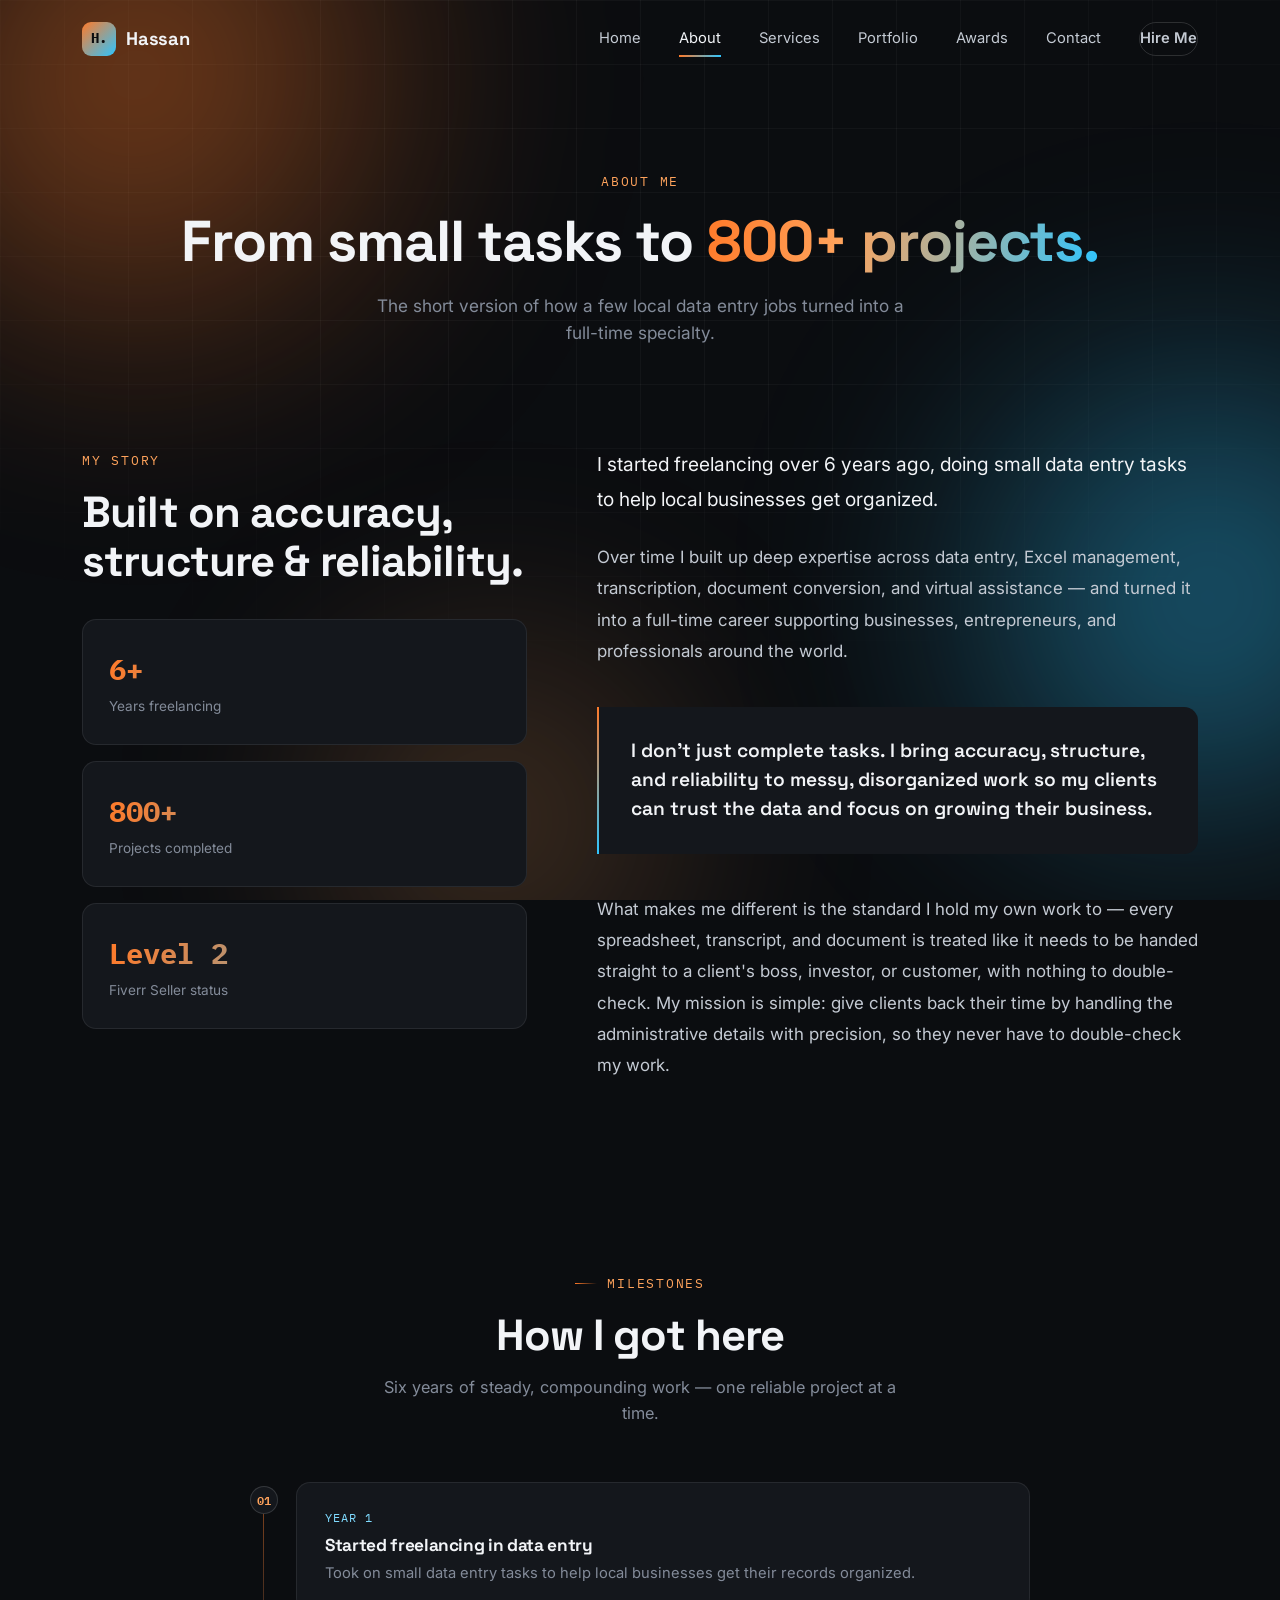
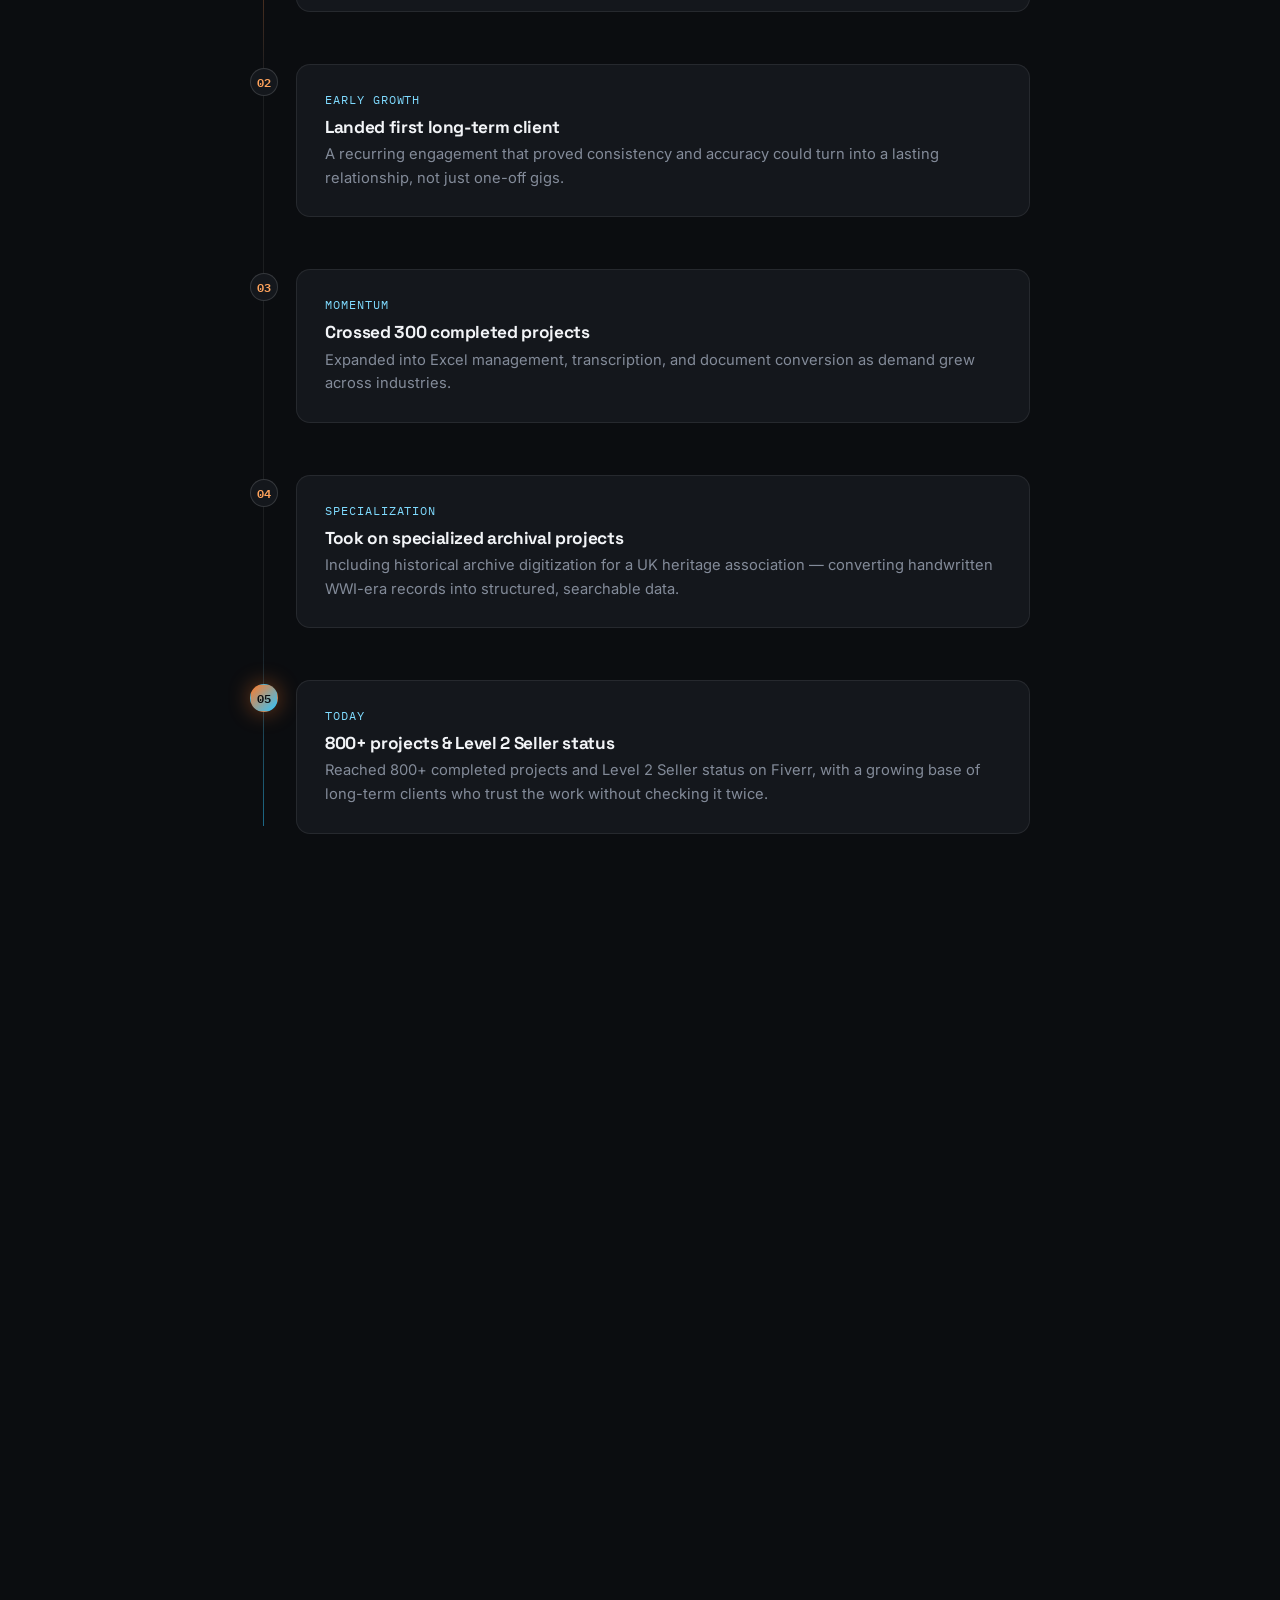
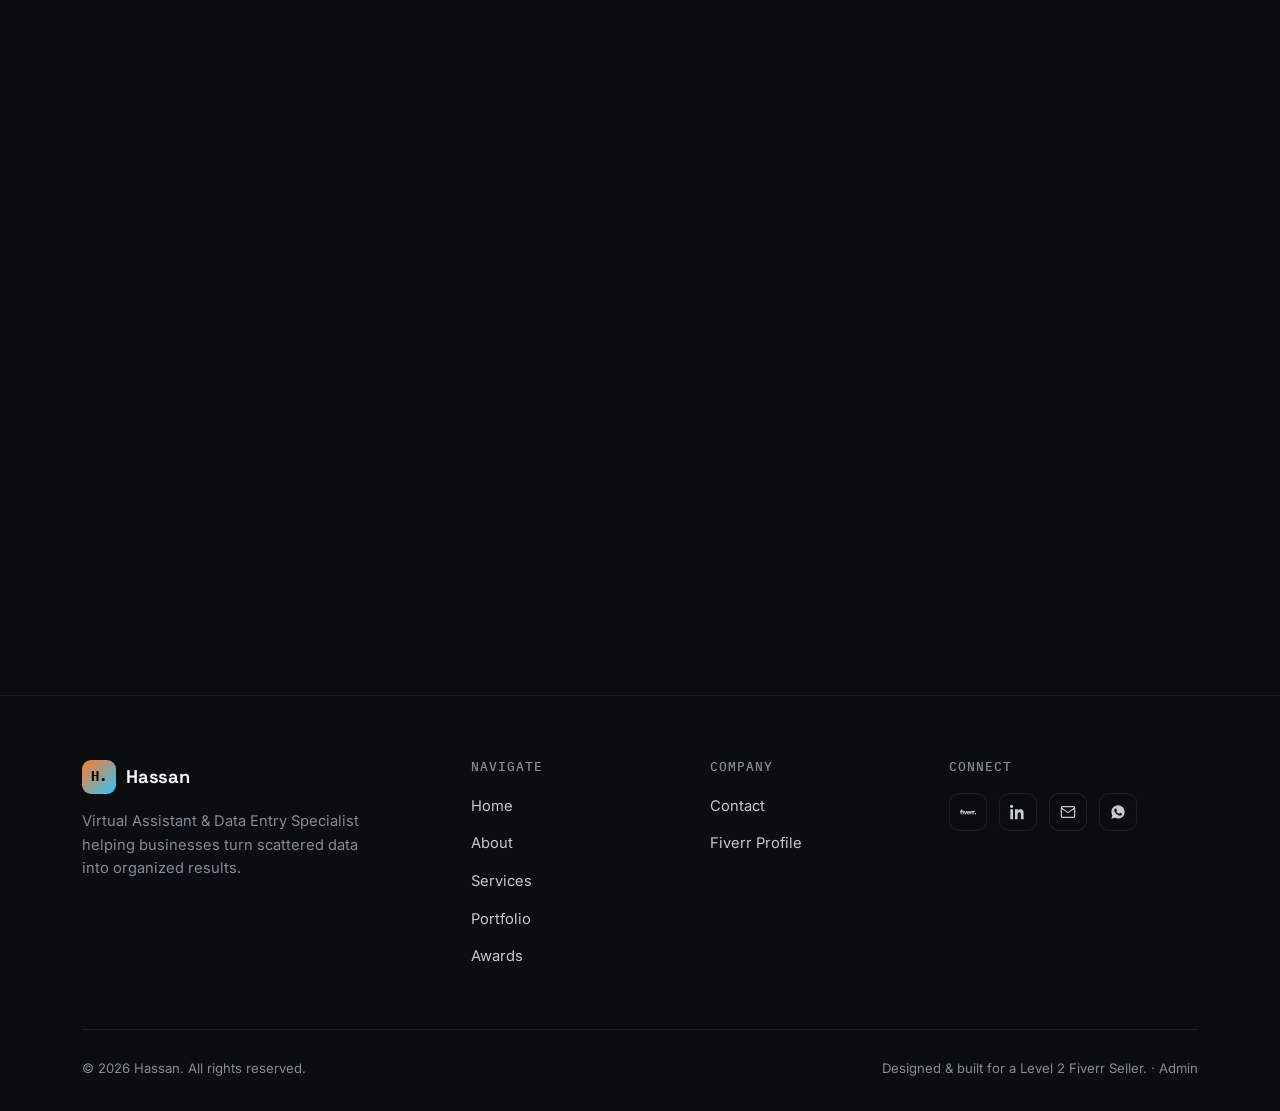
==== commit 391d2dc7: "Add files via upload" ====
--- a/about.html
+++ b/about.html
@@ -292,6 +292,7 @@
   </div>
 </footer>
 
+<script src="published-data.js"></script>
 <script src="site-data.js"></script>
 <script src="site-render.js"></script>
 <script src="main.js"></script>
